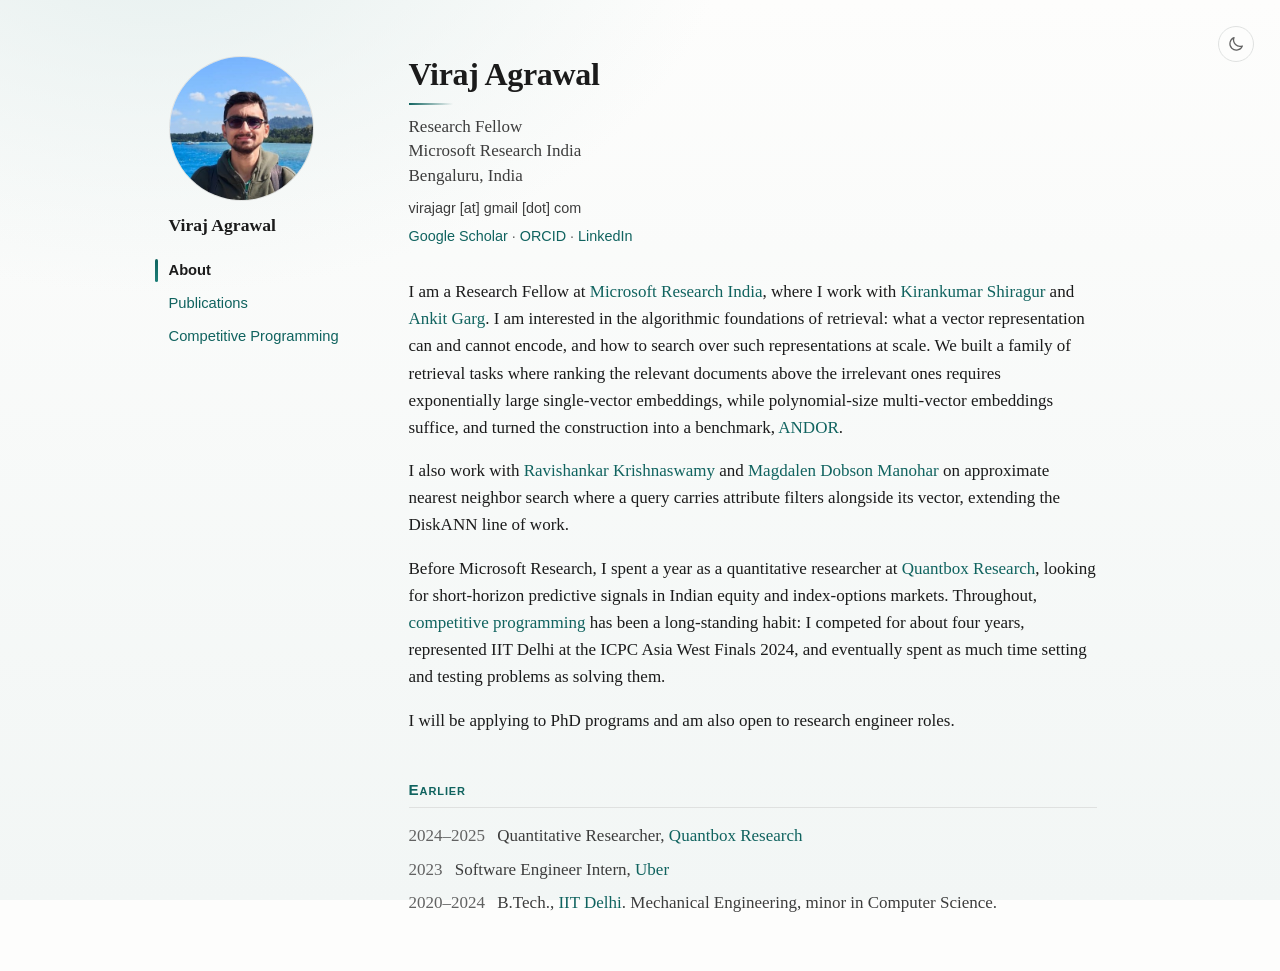
==== index.html @ 2183fb63 "Add files via upload" ====
<!DOCTYPE html>
<html lang="en" data-theme="light">
<head>
<meta charset="utf-8">
<meta name="viewport" content="width=device-width, initial-scale=1">
<title>Viraj Agrawal — Research Fellow, Microsoft Research India</title>
<meta name="description" content="Viraj Agrawal is a Research Fellow at Microsoft Research India working on the theory and algorithms of retrieval and approximate nearest neighbor search.">
<meta name="author" content="Viraj Agrawal">
<link rel="canonical" href="https://virajagr.github.io/">

<meta property="og:type" content="profile">
<meta property="og:url" content="https://virajagr.github.io/">
<meta property="og:title" content="Viraj Agrawal — Research Fellow, Microsoft Research India">
<meta property="og:description" content="Viraj Agrawal is a Research Fellow at Microsoft Research India working on the theory and algorithms of retrieval and approximate nearest neighbor search.">
<meta property="og:image" content="https://virajagr.github.io/assets/portrait-square.jpg">
<meta property="og:image:alt" content="Viraj Agrawal">
<meta name="twitter:card" content="summary">
<meta name="theme-color" content="#fdfdfc" media="(prefers-color-scheme: light)">
<meta name="theme-color" content="#14161a" media="(prefers-color-scheme: dark)">

<link rel="stylesheet" href="assets/styles.css">
<script>
  // Applied before first paint: saved theme, else the OS preference. Entrance
  // animations run only on the first page of a browsing session.
  try {
    document.documentElement.dataset.theme = localStorage.getItem('theme') ||
      (matchMedia('(prefers-color-scheme: dark)').matches ? 'dark' : 'light');
    if (!sessionStorage.getItem('entered')) {
      sessionStorage.setItem('entered', '1');
      document.documentElement.dataset.entrance = '';
    }
  } catch (e) {}
</script>
</head>

<body>
<a class="skip-link" href="#main">Skip to content</a>

<div class="layout">

<aside class="sidebar">
  <a class="sidebar__home" href="index.html">
    <img class="portrait" src="assets/portrait-square.jpg" alt="" width="360" height="360">
    <span class="sitename">Viraj Agrawal</span>
  </a>
  <nav class="sidenav" aria-label="Sections">
    <a href="index.html" aria-current="page">About</a>
    <a href="publications.html">Publications</a>
    <a href="competitive-programming.html">Competitive Programming</a>
  </nav>
</aside>
<script src="assets/main.js"></script>

<div class="content">
<main id="main">

  <h1>Viraj Agrawal</h1>
  <p class="affil">
    Research Fellow<br>
    Microsoft Research India<br>
    Bengaluru, India
  </p>
  <p class="contact">virajagr [at] gmail [dot] com</p>
  <p class="profiles">
    <a href="https://scholar.google.com/citations?user=x7lm-7UAAAAJ&amp;hl=en" target="_blank" rel="noopener noreferrer">Google Scholar</a> &middot;
    <a href="https://orcid.org/0009-0002-1437-0427" target="_blank" rel="noopener noreferrer">ORCID</a> &middot;
    <a href="https://www.linkedin.com/in/viraj-agrawal-84a990229/" target="_blank" rel="noopener noreferrer">LinkedIn</a>
  </p>

  <p>
    I am a Research Fellow at
    <a href="https://www.microsoft.com/en-us/research/lab/microsoft-research-india/" target="_blank" rel="noopener noreferrer">Microsoft Research India</a>,
    where I work with
    <a href="https://sites.google.com/view/kiran-shiragur" target="_blank" rel="noopener noreferrer">Kirankumar Shiragur</a>
    and <a href="https://ankit-garg-6.github.io/" target="_blank" rel="noopener noreferrer">Ankit Garg</a>.
    I am interested in the algorithmic foundations of retrieval: what a vector representation can
    and cannot encode, and how to search over such representations at scale. We built a family of
    retrieval tasks where ranking the relevant documents above the irrelevant ones requires
    exponentially large single-vector embeddings, while polynomial-size multi-vector embeddings
    suffice, and turned the construction into a benchmark,
    <a href="https://arxiv.org/abs/2608.21494" target="_blank" rel="noopener noreferrer">ANDOR</a>.
  </p>

  <p>
    I also work with
    <a href="https://rakri.github.io/" target="_blank" rel="noopener noreferrer">Ravishankar Krishnaswamy</a>
    and <a href="https://magdalendobson.github.io/" target="_blank" rel="noopener noreferrer">Magdalen Dobson Manohar</a>
    on approximate nearest neighbor search where a query carries attribute filters alongside its
    vector, extending the DiskANN line of work.
  </p>

  <p>
    Before Microsoft Research, I spent a year as a quantitative researcher at
    <a href="https://www.quantboxresearch.com/" target="_blank" rel="noopener noreferrer">Quantbox Research</a>,
    looking for short-horizon predictive signals in Indian equity and index-options markets.
    Throughout, <a href="competitive-programming.html">competitive programming</a>
    has been a long-standing habit: I competed for about four years, represented IIT Delhi at
    the ICPC Asia West Finals 2024, and eventually spent as much time setting and testing
    problems as solving them.
  </p>

  <p>
    I will be applying to PhD programs and am also open to research engineer roles.
  </p>

  <h2>Earlier</h2>
  <ul class="earlier">
    <li><span class="yr">2024&ndash;2025</span> Quantitative Researcher,
      <a href="https://www.quantboxresearch.com/" target="_blank" rel="noopener noreferrer">Quantbox Research</a>
    </li>
    <li><span class="yr">2023</span> Software Engineer Intern,
      <a href="https://www.uber.com/" target="_blank" rel="noopener noreferrer">Uber</a>
    </li>
    <li><span class="yr">2020&ndash;2024</span> B.Tech.,
      <a href="https://home.iitd.ac.in/" target="_blank" rel="noopener noreferrer">IIT Delhi</a>.
      Mechanical Engineering, minor in Computer Science.
    </li>
  </ul>

</main>

</div>

</div>

<script type="application/ld+json">
{
  "@context": "https://schema.org",
  "@type": "Person",
  "name": "Viraj Agrawal",
  "url": "https://virajagr.github.io/",
  "image": "https://virajagr.github.io/assets/portrait-square.jpg",
  "jobTitle": "Research Fellow",
  "worksFor": { "@type": "Organization", "name": "Microsoft Research India" },
  "alumniOf": { "@type": "CollegeOrUniversity", "name": "Indian Institute of Technology Delhi" },
  "knowsAbout": ["Information Retrieval", "Approximate Nearest Neighbor Search", "Algorithms"],
  "sameAs": [
    "https://scholar.google.com/citations?user=x7lm-7UAAAAJ&hl=en",
    "https://orcid.org/0009-0002-1437-0427",
    "https://www.linkedin.com/in/viraj-agrawal-84a990229/"
  ]
}
</script>
</body>
</html>
---- assets/styles.css ----
/* ==========================================================================
   Viraj Agrawal — personal site
   ========================================================================== */

/* --- Tokens --------------------------------------------------------------- */
:root {
  color-scheme: light;

  --serif: Charter, "Bitstream Charter", "Sitka Text", Cambria, Georgia, "Times New Roman", serif;
  --sans: -apple-system, BlinkMacSystemFont, "Segoe UI", Roboto, "Helvetica Neue", Arial, sans-serif;

  --measure: 43rem;

  --bg: #fdfdfc;
  --bg-2: #f2f6f5;
  --surface: #ffffff;
  --ink: #1b1b1b;
  --ink-soft: #3d3d3d;
  --ink-faint: #626262;
  --rule: #dfe1e0;
  --accent: #10635f;
  --accent-2: #1d7f78;
  --accent-soft: #e5efee;
  --shadow: 0 6px 20px rgba(16, 99, 95, .10);

  --ease: cubic-bezier(.22, .61, .36, 1);
}

/* The OS color-scheme preference is applied as the default (with the toggle as
   the override) by the inline script in each page's head, before first paint. */
html[data-theme="dark"] {
  color-scheme: dark;

  --bg: #14161a;
  --bg-2: #171d1e;
  --surface: #1a1d21;
  --ink: #e7e6e3;
  --ink-soft: #c3c2bf;
  --ink-faint: #9a9a99;
  --rule: #32363b;
  --accent: #62c4bb;
  --accent-2: #8ad8d0;
  --accent-soft: #17302e;
  --shadow: 0 6px 22px rgba(0, 0, 0, .45);
}

/* --- Base ----------------------------------------------------------------- */
*, *::before, *::after { box-sizing: border-box; }

/* Reserve the scrollbar gutter always, so short pages and long pages lay out
   at the same width instead of shifting by the scrollbar's width. */
html { scroll-behavior: smooth; scrollbar-gutter: stable; }

/* Transitions are suspended while the theme swaps, otherwise properties that read
   a custom property keep their old value instead of picking up the new token. */
html.theme-switching, html.theme-switching *, html.theme-switching *::before, html.theme-switching *::after {
  transition: none !important;
}

body {
  margin: 0;
  min-height: 100vh;
  background: var(--bg);
  color: var(--ink);
  font-family: var(--serif);
  font-size: 1.0625rem;
  line-height: 1.6;
  /* Charter has lining figures, but the Windows fallbacks (Sitka, Georgia) default to
     old-style ones, which makes years like 2024 ride up and down the baseline. */
  font-variant-numeric: lining-nums;
  -webkit-text-size-adjust: 100%;
}

/* The page wash lives on a fixed pseudo-element rather than a fixed background
   attachment: iOS Safari ignores background-attachment: fixed, and a fixed layer
   scrolls without repainting the gradients. */
body::before {
  content: "";
  position: fixed;
  inset: 0;
  z-index: -1;
  background:
    radial-gradient(60rem 40rem at 12% -10%, var(--accent-soft), transparent 60%),
    linear-gradient(180deg, var(--bg) 0%, var(--bg-2) 100%);
}

::selection { background: var(--accent-soft); color: var(--ink); }

p { margin: 0 0 1rem; }

/* Underline grows out from the left instead of snapping on. */
a {
  color: var(--accent);
  text-decoration: none;
  background-image: linear-gradient(currentColor, currentColor);
  background-size: 0% 1px;
  background-repeat: no-repeat;
  background-position: 0 calc(100% - 1px);
  transition: background-size .28s var(--ease), color .2s var(--ease);
}
a:hover { background-size: 100% 1px; color: var(--accent-2); }

h1 {
  font-size: 2rem; font-weight: 600; line-height: 1.15;
  letter-spacing: -0.01em; margin: 0 0 .6rem;
}
h1::after {
  content: ""; display: block;
  width: 2.75rem; height: 2px; margin-top: .65rem;
  background: linear-gradient(90deg, var(--accent), transparent);
}

h2 {
  font-family: var(--sans);
  font-size: .95rem; font-weight: 600;
  font-variant: small-caps; letter-spacing: .06em;
  color: var(--accent);
  margin: 2.75rem 0 .9rem;
  padding-bottom: .3rem;
  border-bottom: 1px solid var(--rule);
}

h3 {
  font-family: var(--sans); font-size: .9rem; font-weight: 650;
  color: var(--ink); margin: 1.6rem 0 .5rem;
}

ul { padding-left: 1.15rem; margin: 0 0 1rem; }
li { margin-bottom: .3rem; }

.muted { color: var(--ink-faint); }

.skip-link { position: absolute; left: -999px; top: 0; background: var(--bg); padding: .5rem 1rem; }
.skip-link:focus { left: 0; }

:focus-visible { outline: 2px solid var(--accent); outline-offset: 2px; }

/* --- Layout --------------------------------------------------------------- */
/* Sidebar track is sized to its widest item, "Competitive Programming", measured at the
   bolder weight the current-page link uses — at 11.5rem it overflowed by 0.35px and wrapped. */
.layout {
  --side: 12.5rem;
  display: grid;
  grid-template-columns: var(--side) minmax(0, 1fr);
  gap: 2.5rem;
  max-width: calc(var(--side) + 2.5rem + var(--measure) + 3rem);
  margin: 0 auto;
  padding: 3.5rem 1.5rem 3rem;
  align-items: start;
}

.content { min-width: 0; }

/* Keep prose at a readable line length even when the layout goes full-bleed. */
main { max-width: var(--measure); }

/* --- Sidebar -------------------------------------------------------------- */
.sidebar { position: sticky; top: 3.5rem; }

/* Portrait and site name share one home link, so keyboard users get a single
   tab stop whose accessible name is the visible name. */
.sidebar__home { display: block; margin-bottom: 1.1rem; background-image: none; color: var(--ink); }
.sidebar__home:hover { color: var(--accent); }
.portrait {
  width: 100%; max-width: 145px; height: auto;
  border: 1px solid var(--rule); border-radius: 50%; display: block;
  transition: transform .3s var(--ease), box-shadow .3s var(--ease);
}
.sidebar__home:hover .portrait { transform: translateY(-3px); box-shadow: var(--shadow); }

.sitename { display: block; font-size: 1.1rem; font-weight: 600; line-height: 1.25; margin-top: .85rem; }

.sidenav { font-family: var(--sans); font-size: .92rem; }
.sidenav a {
  display: block; padding: .3rem 0; position: relative;
  background-image: none;
  transition: color .2s var(--ease), transform .2s var(--ease);
}
.sidenav a:hover { transform: translateX(3px); }
.sidenav a[aria-current="page"] { color: var(--ink); font-weight: 650; }
.sidenav a[aria-current="page"]::before {
  content: ""; position: absolute; left: -.85rem;
  top: .32rem; bottom: .32rem;
  width: 3px; border-radius: 2px;
  background: linear-gradient(var(--accent), var(--accent-2));
}

/* --- Identity block, About page ------------------------------------------- */
.affil { color: var(--ink-soft); line-height: 1.45; margin-bottom: .5rem; }
.contact, .profiles { font-family: var(--sans); font-size: .9rem; margin-bottom: .3rem; }
.contact { color: var(--ink-soft); }
.profiles { color: var(--ink-faint); margin-bottom: 1.9rem; }

/* --- Publications --------------------------------------------------------- */
.pubs { list-style: none; padding: 0; margin: 0; }
.pubs > li {
  margin: 0 0 1.6rem;
  padding-left: 1rem;
  border-left: 2px solid var(--rule);
  transition: border-color .25s var(--ease);
}
.pubs > li:hover { border-left-color: var(--accent); }
.pubs > li:last-child { margin-bottom: 0; }

.pub-title { font-weight: 600; }
.authors { color: var(--ink-soft); }
.venue { color: var(--ink-faint); }
.pub-links { font-family: var(--sans); font-size: .85rem; color: var(--ink-faint); }
.summary { color: var(--ink-soft); font-size: .96rem; margin: .7rem 0 0; }

/* --- Role entries (experience) -------------------------------------------- */
.role {
  margin-bottom: 2.25rem;
  padding-left: 1rem;
  border-left: 2px solid var(--rule);
  transition: border-color .25s var(--ease);
}
.role:hover { border-left-color: var(--accent); }
.role:last-child { margin-bottom: 0; }
.role h2 { margin-top: 0; }
.role + .role h2 { margin-top: 2.5rem; }
.when {
  font-family: var(--sans); font-size: .85rem; color: var(--ink-faint);
  margin-bottom: .7rem;
}

/* --- Earlier (dated affiliations) ----------------------------------------- */
.earlier { list-style: none; padding: 0; margin: 0; }
.earlier li { margin-bottom: .4rem; color: var(--ink-soft); }
.earlier .yr {
  color: var(--ink-faint);
  font-variant-numeric: lining-nums tabular-nums;
  margin-right: .5rem;
}

/* --- Theme toggle --------------------------------------------------------- */
.theme-toggle {
  position: fixed;
  top: clamp(1rem, 2.4vw, 1.6rem);
  right: clamp(1rem, 2.4vw, 1.6rem);
  z-index: 20;
  display: grid; place-items: center;
  width: 2.3rem; height: 2.3rem;
  padding: 0;
  color: var(--ink-faint);
  background: var(--bg);
  border: 1px solid var(--rule);
  border-radius: 50%;
  cursor: pointer;
  transition: color .2s var(--ease), border-color .2s var(--ease),
              transform .2s var(--ease), box-shadow .2s var(--ease);
}
.theme-toggle:hover {
  color: var(--accent); border-color: var(--accent);
  transform: rotate(-12deg); box-shadow: var(--shadow);
}
.theme-toggle .icon { display: block; }
.theme-toggle .icon-sun { display: none; }
html[data-theme="dark"] .theme-toggle .icon-moon { display: none; }
html[data-theme="dark"] .theme-toggle .icon-sun { display: block; }

/* --- Publication summary disclosure ---------------------------------------- */
/* Inline variant for a single publication entry: no rules, no full-width hit area.
   Animation is scoped to [open] and has no fill mode on purpose: inside a closed
   <details> the content is content-visibility:hidden, where animations never advance,
   and a `both` fill would pin the body at the opening keyframe (opacity 0). */
.pub-abstract { margin-top: .45rem; }
.pub-abstract > summary {
  cursor: pointer; list-style: none; user-select: none;
  display: inline-flex; align-items: center; gap: .4rem;
  font-family: var(--sans); font-size: .8rem; letter-spacing: .02em;
  color: var(--ink-faint);
  background-image: none;
  transition: color .2s var(--ease);
}
.pub-abstract > summary::-webkit-details-marker { display: none; }
.pub-abstract > summary:hover { color: var(--accent); }
.pub-abstract > summary::after {
  content: ""; flex: 0 0 auto;
  width: 5px; height: 5px;
  border-right: 1.5px solid currentColor;
  border-bottom: 1.5px solid currentColor;
  transform: translateY(-1px) rotate(-45deg);
  transition: transform .22s var(--ease);
  opacity: .75;
}
.pub-abstract[open] > summary::after { transform: translateY(-2px) rotate(45deg); }
.pub-abstract[open] .summary { animation: disclosure-in .24s ease; }
/* When the print handler opens the details, the open-animation must not start:
   the print snapshot would freeze its first keyframe (opacity 0). This has to be
   a screen-media rule — print media sees the beforeprint-time animation state. */
html.printing .pub-abstract[open] .summary { animation: none; }

/* Numbered markers: the link is the evidence, the label carries no claim. */
.marks { font-family: var(--sans); font-size: .88rem; color: var(--ink-soft); margin-bottom: .5rem; }
.marks__role { display: inline-block; min-width: 6.2rem; color: var(--ink-faint); }
.marks a {
  display: inline-block;
  min-width: 1.35rem;
  margin: 0 .1rem;
  padding: .05rem .3rem;
  text-align: center;
  font-size: .8rem;
  color: var(--ink-faint);
  border: 1px solid var(--rule);
  border-radius: 4px;
  background-image: none;
  transition: color .18s var(--ease), border-color .18s var(--ease);
}
.marks a:hover { color: var(--accent); border-color: var(--accent); }
.marks__sep { margin: 0 .45rem; color: var(--ink-faint); }

@keyframes disclosure-in {
  from { opacity: 0; transform: translateY(-4px); }
  to { opacity: 1; transform: none; }
}

/* --- Entrance ------------------------------------------------------------- */
@keyframes fade-in {
  from { opacity: 0; }
  to { opacity: 1; }
}

@keyframes rise {
  from { opacity: 0; transform: translateY(10px); }
  to { opacity: 1; transform: none; }
}

/* Entrances run only on the first page of a session (html[data-entrance] is set
   by the inline head script), so internal navigation doesn't replay them. */
html[data-entrance] .sidebar { animation: fade-in .5s var(--ease) both; }
html[data-entrance] main { animation: rise .55s var(--ease) .06s both; }

/* --- Responsive ----------------------------------------------------------- */
/* Narrow the side panel before giving up on it. */
@media (max-width: 900px) {
  .layout { --side: 11.5rem; gap: 2rem; padding-top: 3rem; }
  .sidebar { top: 3rem; } /* match the reduced layout padding, or it sits 8px low */
  .portrait { max-width: 118px; }
  .sidenav { font-size: .88rem; }
}

@media (max-width: 660px) {
  .layout {
    grid-template-columns: 1fr;
    gap: 1.6rem;
    padding-top: 4rem;
  }
  /* Anchored to the page, not the viewport: a fixed button would sweep the full-width
     text column, and reserving space for it costs too much on a narrow screen. */
  .theme-toggle { position: absolute; width: 2rem; height: 2rem; top: 1rem; right: 1.1rem; }
  .sidebar {
    position: static;
    display: flex; align-items: center; flex-wrap: wrap;
    gap: 1.25rem;
  }
  .sidebar__home { margin-bottom: 0; display: flex; align-items: center; gap: 1.25rem; }
  .sitename { margin-top: 0; }
  .portrait { max-width: 88px; }
  .sidenav a { display: inline-block; margin-right: 1.1rem; padding: .2rem 0; }
  /* The vertical marker would hang into the page padding once links flow inline. */
  .sidenav a[aria-current="page"] { border-bottom: 2px solid var(--accent); }
  .sidenav a[aria-current="page"]::before { display: none; }
}

@media (prefers-reduced-motion: reduce) {
  html { scroll-behavior: auto; }
  html[data-entrance] main, html[data-entrance] .sidebar { animation: none; }
  .pub-abstract[open] .summary { animation: none; }
  .theme-toggle:hover { transform: none; }
  .sidenav a:hover { transform: none; }
  .sidebar__home:hover .portrait { transform: none; }
  *, *::before, *::after { transition-duration: .01ms !important; }
}

@media print {
  .skip-link, .sidenav, .theme-toggle { display: none; }
  .layout { display: block; max-width: none; }
  body { color: #000; background: #fff; }
  body::before { display: none; }
  a { color: #000; }

  /* Printing while the dark theme is active would otherwise put pale dark-theme
     grays on white paper; force the light ink tokens back. */
  html[data-theme="dark"] {
    --ink: #000;
    --ink-soft: #3d3d3d;
    --ink-faint: #626262;
    --rule: #dfe1e0;
    --accent: #10635f;
  }

  /* On paper the links are the evidence, so print their destinations. */
  .marks a[href]::after,
  .pub-links a[href]::after { content: " (" attr(href) ")"; font-size: .7em; }

  /* Print snapshots freeze running animations at their current keyframe; the
     entrance animations start at opacity 0 and would print the page blank. */
  html[data-entrance] main,
  html[data-entrance] .sidebar,
  .pub-abstract[open] .summary { animation: none; }
}
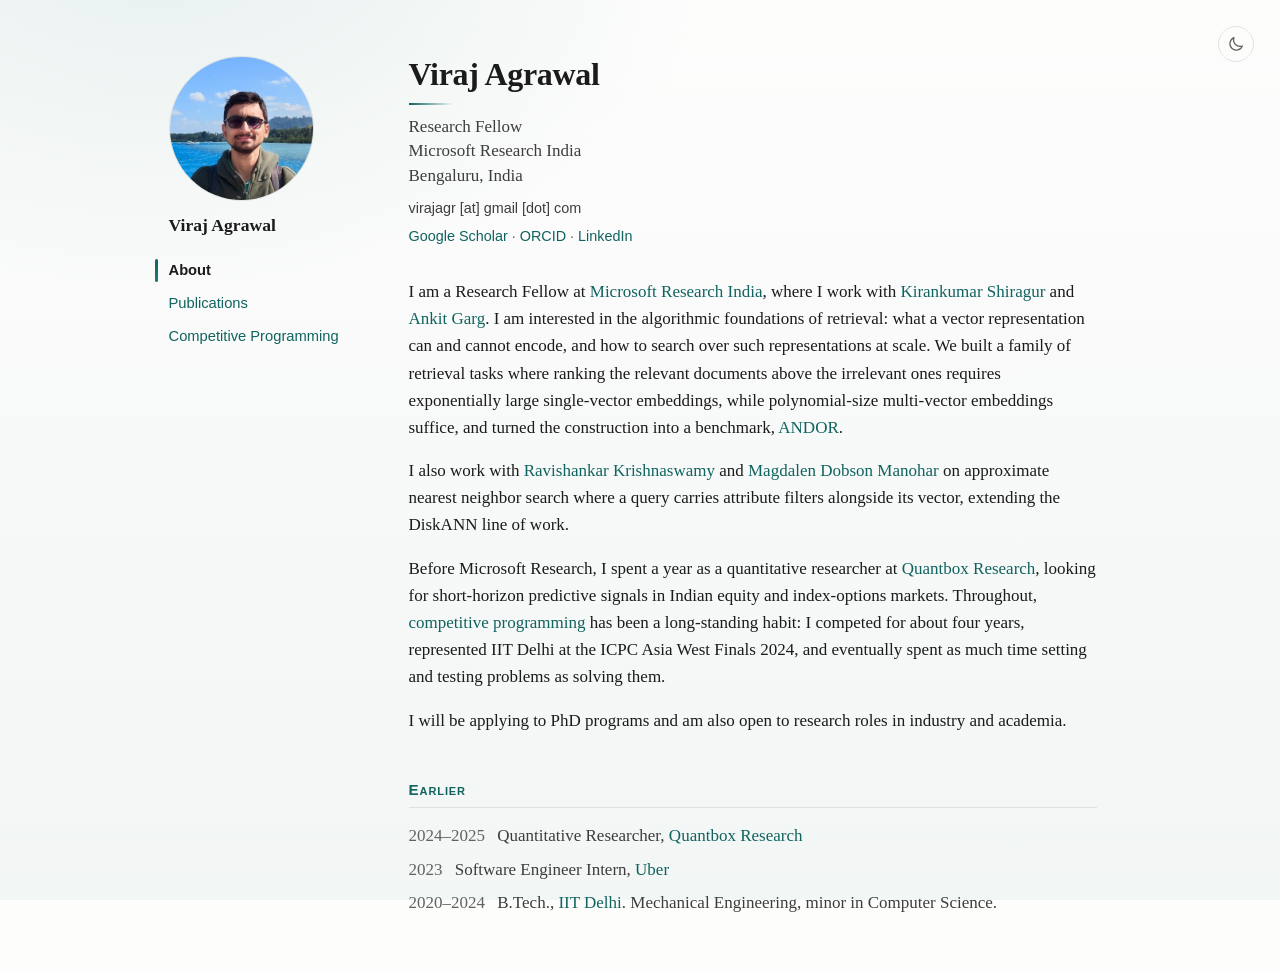
==== commit 042d1fe9: "Add files via upload" ====
--- a/index.html
+++ b/index.html
@@ -3,14 +3,14 @@
 <head>
 <meta charset="utf-8">
 <meta name="viewport" content="width=device-width, initial-scale=1">
-<title>Viraj Agrawal — Research Fellow, Microsoft Research India</title>
+<title>Viraj Agrawal</title>
 <meta name="description" content="Viraj Agrawal is a Research Fellow at Microsoft Research India working on the theory and algorithms of retrieval and approximate nearest neighbor search.">
 <meta name="author" content="Viraj Agrawal">
 <link rel="canonical" href="https://virajagr.github.io/">
 
 <meta property="og:type" content="profile">
 <meta property="og:url" content="https://virajagr.github.io/">
-<meta property="og:title" content="Viraj Agrawal — Research Fellow, Microsoft Research India">
+<meta property="og:title" content="Viraj Agrawal">
 <meta property="og:description" content="Viraj Agrawal is a Research Fellow at Microsoft Research India working on the theory and algorithms of retrieval and approximate nearest neighbor search.">
 <meta property="og:image" content="https://virajagr.github.io/assets/portrait-square.jpg">
 <meta property="og:image:alt" content="Viraj Agrawal">
@@ -100,7 +100,7 @@
   </p>
 
   <p>
-    I will be applying to PhD programs and am also open to research engineer roles.
+    I will be applying to PhD programs and am also open to research roles in industry and academia.
   </p>
 
   <h2>Earlier</h2>
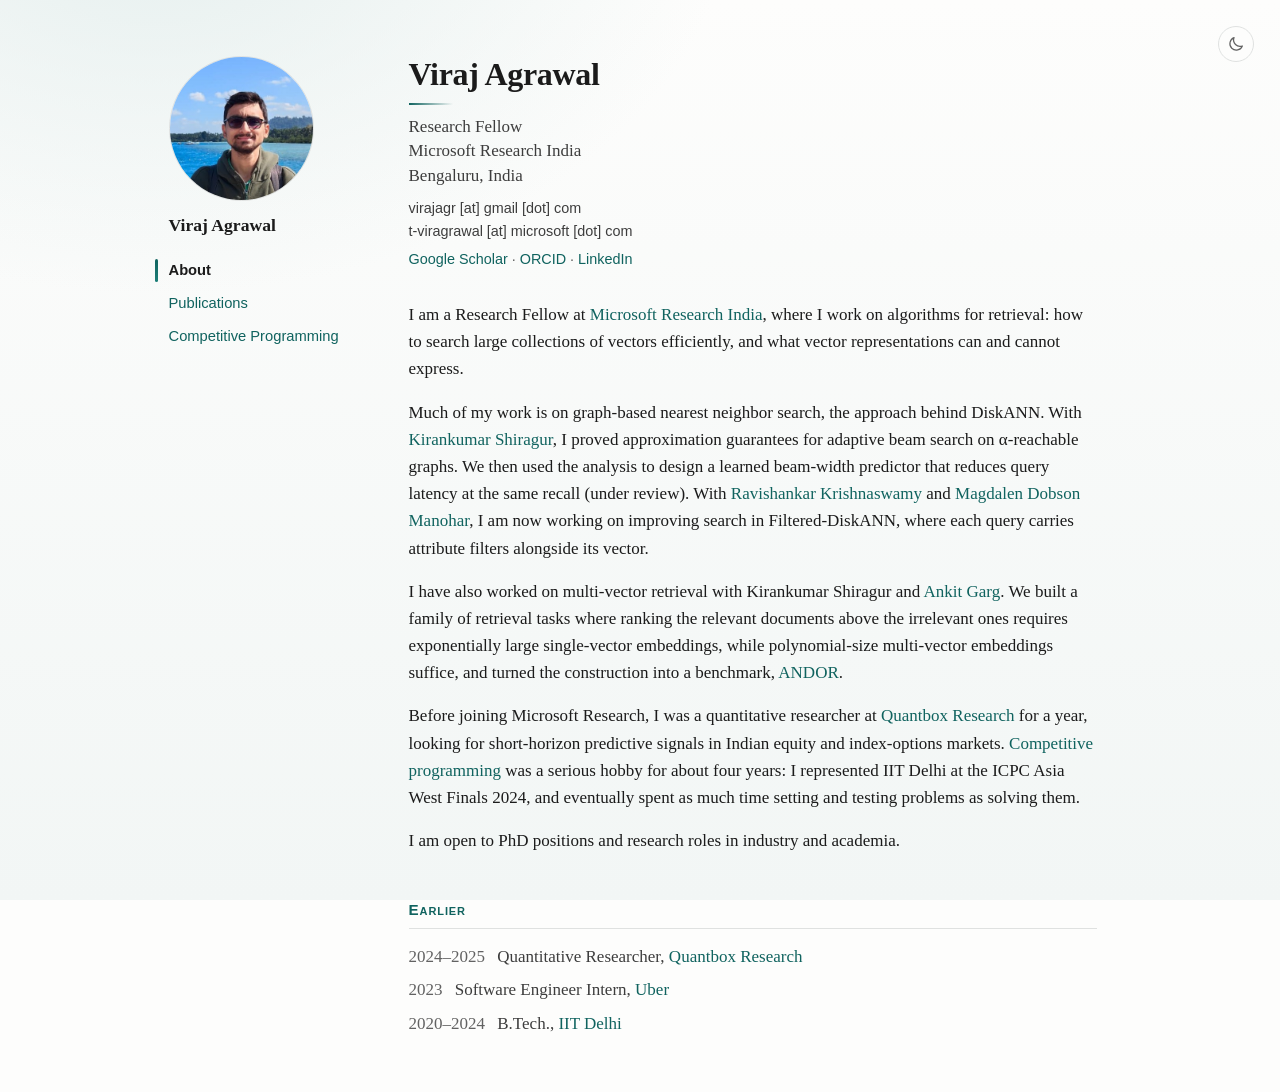
==== commit 2cc9e6b0: "Add files via upload" ====
--- a/index.html
+++ b/index.html
@@ -39,10 +39,12 @@
 <div class="layout">
 
 <aside class="sidebar">
-  <a class="sidebar__home" href="index.html">
-    <img class="portrait" src="assets/portrait-square.jpg" alt="" width="360" height="360">
-    <span class="sitename">Viraj Agrawal</span>
-  </a>
+  <div class="sidebar__head">
+    <a class="portrait-link" href="assets/portrait-square.jpg" aria-label="View a larger photo">
+      <img class="portrait" src="assets/portrait-square.jpg" alt="" width="360" height="360">
+    </a>
+    <a class="sitename" href="index.html">Viraj Agrawal</a>
+  </div>
   <nav class="sidenav" aria-label="Sections">
     <a href="index.html" aria-current="page">About</a>
     <a href="publications.html">Publications</a>
@@ -60,47 +62,55 @@
     Microsoft Research India<br>
     Bengaluru, India
   </p>
-  <p class="contact">virajagr [at] gmail [dot] com</p>
+  <p class="contact">
+    virajagr [at] gmail [dot] com<br>
+    t-viragrawal [at] microsoft [dot] com
+  </p>
   <p class="profiles">
     <a href="https://scholar.google.com/citations?user=x7lm-7UAAAAJ&amp;hl=en" target="_blank" rel="noopener noreferrer">Google Scholar</a> &middot;
     <a href="https://orcid.org/0009-0002-1437-0427" target="_blank" rel="noopener noreferrer">ORCID</a> &middot;
-    <a href="https://www.linkedin.com/in/viraj-agrawal-84a990229/" target="_blank" rel="noopener noreferrer">LinkedIn</a>
+    <a href="https://www.linkedin.com/in/virajagr/" target="_blank" rel="noopener noreferrer">LinkedIn</a>
   </p>
 
   <p>
     I am a Research Fellow at
     <a href="https://www.microsoft.com/en-us/research/lab/microsoft-research-india/" target="_blank" rel="noopener noreferrer">Microsoft Research India</a>,
-    where I work with
-    <a href="https://sites.google.com/view/kiran-shiragur" target="_blank" rel="noopener noreferrer">Kirankumar Shiragur</a>
-    and <a href="https://ankit-garg-6.github.io/" target="_blank" rel="noopener noreferrer">Ankit Garg</a>.
-    I am interested in the algorithmic foundations of retrieval: what a vector representation can
-    and cannot encode, and how to search over such representations at scale. We built a family of
-    retrieval tasks where ranking the relevant documents above the irrelevant ones requires
-    exponentially large single-vector embeddings, while polynomial-size multi-vector embeddings
-    suffice, and turned the construction into a benchmark,
+    where I work on algorithms for retrieval: how to search large collections of vectors
+    efficiently, and what vector representations can and cannot express.
+  </p>
+
+  <p>
+    Much of my work is on graph-based nearest neighbor search, the approach behind DiskANN. With
+    <a href="https://sites.google.com/view/kiran-shiragur" target="_blank" rel="noopener noreferrer">Kirankumar Shiragur</a>,
+    I proved approximation guarantees for adaptive beam search on &alpha;-reachable graphs. We then
+    used the analysis to design a learned beam-width predictor that reduces query latency at the
+    same recall (under review). With
+    <a href="https://rakri.github.io/" target="_blank" rel="noopener noreferrer">Ravishankar Krishnaswamy</a>
+    and <a href="https://magdalendobson.github.io/" target="_blank" rel="noopener noreferrer">Magdalen Dobson Manohar</a>,
+    I am now working on improving search in Filtered-DiskANN, where each query carries attribute
+    filters alongside its vector.
+  </p>
+
+  <p>
+    I have also worked on multi-vector retrieval with Kirankumar Shiragur and
+    <a href="https://ankit-garg-6.github.io/" target="_blank" rel="noopener noreferrer">Ankit Garg</a>.
+    We built a family of retrieval tasks where ranking the relevant documents above the irrelevant
+    ones requires exponentially large single-vector embeddings, while polynomial-size multi-vector
+    embeddings suffice, and turned the construction into a benchmark,
     <a href="https://arxiv.org/abs/2608.21494" target="_blank" rel="noopener noreferrer">ANDOR</a>.
   </p>
 
   <p>
-    I also work with
-    <a href="https://rakri.github.io/" target="_blank" rel="noopener noreferrer">Ravishankar Krishnaswamy</a>
-    and <a href="https://magdalendobson.github.io/" target="_blank" rel="noopener noreferrer">Magdalen Dobson Manohar</a>
-    on approximate nearest neighbor search where a query carries attribute filters alongside its
-    vector, extending the DiskANN line of work.
+    Before joining Microsoft Research, I was a quantitative researcher at
+    <a href="https://www.quantboxresearch.com/" target="_blank" rel="noopener noreferrer">Quantbox Research</a>
+    for a year, looking for short-horizon predictive signals in Indian equity and index-options
+    markets. <a href="competitive-programming.html">Competitive programming</a> was a serious hobby
+    for about four years: I represented IIT Delhi at the ICPC Asia West Finals 2024, and eventually
+    spent as much time setting and testing problems as solving them.
   </p>
 
   <p>
-    Before Microsoft Research, I spent a year as a quantitative researcher at
-    <a href="https://www.quantboxresearch.com/" target="_blank" rel="noopener noreferrer">Quantbox Research</a>,
-    looking for short-horizon predictive signals in Indian equity and index-options markets.
-    Throughout, <a href="competitive-programming.html">competitive programming</a>
-    has been a long-standing habit: I competed for about four years, represented IIT Delhi at
-    the ICPC Asia West Finals 2024, and eventually spent as much time setting and testing
-    problems as solving them.
-  </p>
-
-  <p>
-    I will be applying to PhD programs and am also open to research roles in industry and academia.
+    I am open to PhD positions and research roles in industry and academia.
   </p>
 
   <h2>Earlier</h2>
@@ -112,8 +122,7 @@
       <a href="https://www.uber.com/" target="_blank" rel="noopener noreferrer">Uber</a>
     </li>
     <li><span class="yr">2020&ndash;2024</span> B.Tech.,
-      <a href="https://home.iitd.ac.in/" target="_blank" rel="noopener noreferrer">IIT Delhi</a>.
-      Mechanical Engineering, minor in Computer Science.
+      <a href="https://home.iitd.ac.in/" target="_blank" rel="noopener noreferrer">IIT Delhi</a>
     </li>
   </ul>
 
@@ -137,7 +146,7 @@
   "sameAs": [
     "https://scholar.google.com/citations?user=x7lm-7UAAAAJ&hl=en",
     "https://orcid.org/0009-0002-1437-0427",
-    "https://www.linkedin.com/in/viraj-agrawal-84a990229/"
+    "https://www.linkedin.com/in/virajagr/"
   ]
 }
 </script>
--- a/assets/styles.css
+++ b/assets/styles.css
@@ -88,6 +88,10 @@
 
 p { margin: 0 0 1rem; }
 
+/* Android draws a filled rectangle over the tapped element, which looks wrong on
+   a circular button and on the bordered markers. */
+a, button, summary { -webkit-tap-highlight-color: transparent; }
+
 /* Underline grows out from the left instead of snapping on. */
 a {
   color: var(--accent);
@@ -159,16 +163,54 @@
 
 /* Portrait and site name share one home link, so keyboard users get a single
    tab stop whose accessible name is the visible name. */
-.sidebar__home { display: block; margin-bottom: 1.1rem; background-image: none; color: var(--ink); }
-.sidebar__home:hover { color: var(--accent); }
+/* Portrait and name are separate links: the portrait opens a larger view, the name goes home. */
+.sidebar__head { margin-bottom: 1.1rem; }
+/* fit-content, or the block link stretches across the column and leaves a clickable
+   strip of empty space beside the photo. */
+.portrait-link { display: block; width: fit-content; background-image: none; }
 .portrait {
   width: 100%; max-width: 145px; height: auto;
   border: 1px solid var(--rule); border-radius: 50%; display: block;
+  cursor: zoom-in;
   transition: transform .3s var(--ease), box-shadow .3s var(--ease);
 }
-.sidebar__home:hover .portrait { transform: translateY(-3px); box-shadow: var(--shadow); }
-
-.sitename { display: block; font-size: 1.1rem; font-weight: 600; line-height: 1.25; margin-top: .85rem; }
+.portrait-link:hover .portrait { transform: translateY(-3px); box-shadow: var(--shadow); }
+.sitename {
+  display: block; margin-top: .85rem;
+  font-size: 1.1rem; font-weight: 600; line-height: 1.25;
+  color: var(--ink); background-image: none;
+}
+.sitename:hover { color: var(--accent); }
+
+/* Native <dialog> gives focus trapping, inert background and Esc-to-close for free.
+   It spans the viewport so clicks beside the photo land on the dialog and dismiss it. */
+.lightbox {
+  width: 100%; max-width: 100%;
+  height: 100%; max-height: 100%;
+  margin: 0; border: 0; padding: 0;
+  background: transparent;
+  overflow: hidden;
+  cursor: zoom-out;
+}
+.lightbox[open] { display: grid; place-items: center; }
+.lightbox::backdrop {
+  background: rgba(10, 12, 14, .55);
+  backdrop-filter: blur(3px);
+}
+.lightbox img {
+  display: block;
+  /* Never exceed the file's intrinsic 360px, or the upscale goes soft. */
+  width: min(86vw, 360px); height: auto;
+  border-radius: 8px;
+  box-shadow: 0 18px 50px rgba(0, 0, 0, .45);
+  cursor: default;
+  animation: lightbox-in .2s var(--ease);
+}
+
+@keyframes lightbox-in {
+  from { opacity: 0; transform: scale(.96); }
+  to { opacity: 1; transform: none; }
+}
 
 .sidenav { font-family: var(--sans); font-size: .92rem; }
 .sidenav a {
@@ -250,9 +292,13 @@
   transition: color .2s var(--ease), border-color .2s var(--ease),
               transform .2s var(--ease), box-shadow .2s var(--ease);
 }
-.theme-toggle:hover {
-  color: var(--accent); border-color: var(--accent);
-  transform: rotate(-12deg); box-shadow: var(--shadow);
+/* Transform-based hovers are gated to real pointers: on a touchscreen they latch
+   after a tap and leave the control sitting there rotated or lifted. */
+@media (hover: hover) and (pointer: fine) {
+  .theme-toggle:hover {
+    color: var(--accent); border-color: var(--accent);
+    transform: rotate(-12deg); box-shadow: var(--shadow);
+  }
 }
 .theme-toggle .icon { display: block; }
 .theme-toggle .icon-sun { display: none; }
@@ -310,6 +356,38 @@
 .marks a:hover { color: var(--accent); border-color: var(--accent); }
 .marks__sep { margin: 0 .45rem; color: var(--ink-faint); }
 
+/* Contest work: role rows that expand into the full list of contests. Same
+   chevron and open animation as the publication summary, scoped to [open]. */
+.contests { font-family: var(--sans); font-size: .88rem; margin-bottom: .35rem; }
+.contests > summary {
+  cursor: pointer; list-style: none; user-select: none;
+  display: inline-flex; align-items: center; gap: .5rem;
+  padding: .2rem 0;
+  color: var(--ink-soft);
+  transition: color .2s var(--ease);
+}
+.contests > summary::-webkit-details-marker { display: none; }
+.contests > summary:hover { color: var(--accent); }
+.contests > summary::after {
+  content: ""; flex: 0 0 auto;
+  width: 5px; height: 5px;
+  border-right: 1.5px solid currentColor;
+  border-bottom: 1.5px solid currentColor;
+  transform: translateY(-1px) rotate(-45deg);
+  transition: transform .22s var(--ease);
+  opacity: .75;
+}
+.contests[open] > summary::after { transform: translateY(-2px) rotate(45deg); }
+.contests__list {
+  list-style: none; margin: .2rem 0 .6rem; padding: 0 0 0 .9rem;
+  border-left: 2px solid var(--rule);
+}
+.contests__list li { margin: 0; }
+.contests__list a { display: inline-block; padding: .15rem 0; color: var(--ink-soft); }
+.contests__list a:hover { color: var(--accent); }
+.contests[open] .contests__list { animation: disclosure-in .24s ease; }
+html.printing .contests[open] .contests__list { animation: none; }
+
 @keyframes disclosure-in {
   from { opacity: 0; transform: translateY(-4px); }
   to { opacity: 1; transform: none; }
@@ -341,25 +419,43 @@
 }
 
 @media (max-width: 660px) {
+  /* Phones use overlay scrollbars, so the reserved gutter is dead space that
+     also pushes the layout visibly off-centre on a narrow screen. */
+  html { scrollbar-gutter: auto; }
+  /* Block rather than grid: a sticky grid item only sticks within its own grid
+     area, so the bar would scroll away as soon as the content row began. */
   .layout {
-    grid-template-columns: 1fr;
-    gap: 1.6rem;
-    padding-top: 4rem;
+    display: block;
+    padding-top: 0;
   }
-  /* Anchored to the page, not the viewport: a fixed button would sweep the full-width
-     text column, and reserving space for it costs too much on a narrow screen. */
-  .theme-toggle { position: absolute; width: 2rem; height: 2rem; top: 1rem; right: 1.1rem; }
+  .content { margin-top: 1.4rem; }
+  /* Compact bar so the photo, name and nav stay reachable while scrolling. */
   .sidebar {
-    position: static;
+    position: sticky; top: 0; z-index: 30;
+    margin: 0 -1.5rem;
+    padding: .45rem 1.5rem .5rem;
+    background: var(--bg);
+    border-bottom: 1px solid var(--rule);
     display: flex; align-items: center; flex-wrap: wrap;
-    gap: 1.25rem;
+    column-gap: 1rem; row-gap: .1rem;
   }
-  .sidebar__home { margin-bottom: 0; display: flex; align-items: center; gap: 1.25rem; }
-  .sitename { margin-top: 0; }
-  .portrait { max-width: 88px; }
-  .sidenav a { display: inline-block; margin-right: 1.1rem; padding: .2rem 0; }
-  /* The vertical marker would hang into the page padding once links flow inline. */
-  .sidenav a[aria-current="page"] { border-bottom: 2px solid var(--accent); }
+  .sidebar__head { margin-bottom: 0; display: flex; align-items: center; gap: .6rem; }
+  .sitename { margin-top: 0; font-size: .98rem; padding: .25rem 0; }
+  .portrait { max-width: 34px; }
+  .theme-toggle { position: fixed; width: 2.75rem; height: 2.75rem; top: .3rem; right: .55rem; z-index: 31; }
+  /* Touch targets: 44px tall nav rows, and markers lifted over the 24x24 minimum.
+     The nav is sized to stay on one line so the sticky bar keeps a low profile. */
+  .sidenav { font-size: .82rem; }
+  .sidenav a { display: inline-block; margin-right: .8rem; padding: .4rem 0; }
+  .marks a { min-width: 1.75rem; padding: .3rem .45rem; }
+  .contests > summary { padding: .4rem 0; }
+  .contests__list a { padding: .3rem 0; }
+  .pub-abstract > summary { padding: .3rem 0; }
+  .pub-links a { display: inline-block; padding: .25rem .15rem; }
+  /* The vertical marker would hang into the page padding once links flow inline.
+     The bolder weight is dropped too: it widens the row enough to wrap the nav
+     onto a second line, which would change the bar's height per page. */
+  .sidenav a[aria-current="page"] { border-bottom: 2px solid var(--accent); font-weight: 400; }
   .sidenav a[aria-current="page"]::before { display: none; }
 }
 
@@ -367,15 +463,16 @@
   html { scroll-behavior: auto; }
   html[data-entrance] main, html[data-entrance] .sidebar { animation: none; }
   .pub-abstract[open] .summary { animation: none; }
+  .contests[open] .contests__list { animation: none; }
   .theme-toggle:hover { transform: none; }
   .sidenav a:hover { transform: none; }
-  .sidebar__home:hover .portrait { transform: none; }
+  .portrait-link:hover .portrait { transform: none; }
+  .lightbox img { animation: none; }
   *, *::before, *::after { transition-duration: .01ms !important; }
 }
 
 @media print {
-  .skip-link, .sidenav, .theme-toggle { display: none; }
-  .layout { display: block; max-width: none; }
+  .skip-link, .sidenav, .theme-toggle { display: none; }  .layout { display: block; max-width: none; }
   body { color: #000; background: #fff; }
   body::before { display: none; }
   a { color: #000; }
@@ -392,11 +489,13 @@
 
   /* On paper the links are the evidence, so print their destinations. */
   .marks a[href]::after,
+  .contests__list a[href]::after,
   .pub-links a[href]::after { content: " (" attr(href) ")"; font-size: .7em; }
 
   /* Print snapshots freeze running animations at their current keyframe; the
      entrance animations start at opacity 0 and would print the page blank. */
   html[data-entrance] main,
   html[data-entrance] .sidebar,
+  .contests[open] .contests__list,
   .pub-abstract[open] .summary { animation: none; }
 }
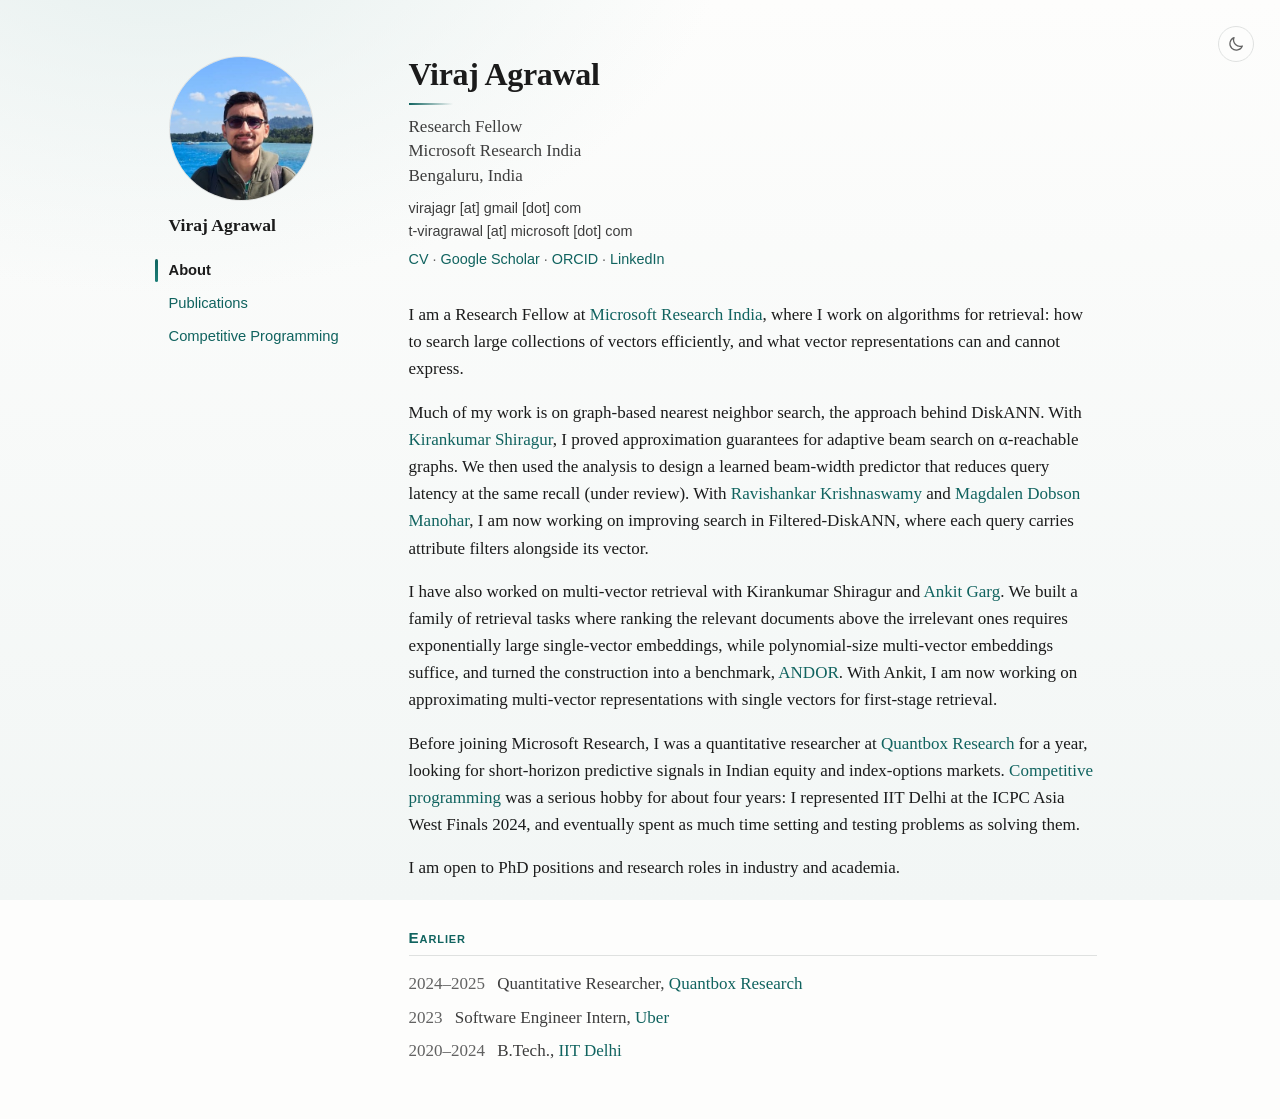
==== commit 4b7757cc: "Add files via upload" ====
--- a/index.html
+++ b/index.html
@@ -67,6 +67,7 @@
     t-viragrawal [at] microsoft [dot] com
   </p>
   <p class="profiles">
+    <a href="assets/Viraj-Agrawal-CV.pdf" target="_blank" rel="noopener noreferrer">CV</a> &middot;
     <a href="https://scholar.google.com/citations?user=x7lm-7UAAAAJ&amp;hl=en" target="_blank" rel="noopener noreferrer">Google Scholar</a> &middot;
     <a href="https://orcid.org/0009-0002-1437-0427" target="_blank" rel="noopener noreferrer">ORCID</a> &middot;
     <a href="https://www.linkedin.com/in/virajagr/" target="_blank" rel="noopener noreferrer">LinkedIn</a>
@@ -98,6 +99,8 @@
     ones requires exponentially large single-vector embeddings, while polynomial-size multi-vector
     embeddings suffice, and turned the construction into a benchmark,
     <a href="https://arxiv.org/abs/2608.21494" target="_blank" rel="noopener noreferrer">ANDOR</a>.
+    With Ankit, I am now working on approximating multi-vector representations with single
+    vectors for first-stage retrieval.
   </p>
 
   <p>
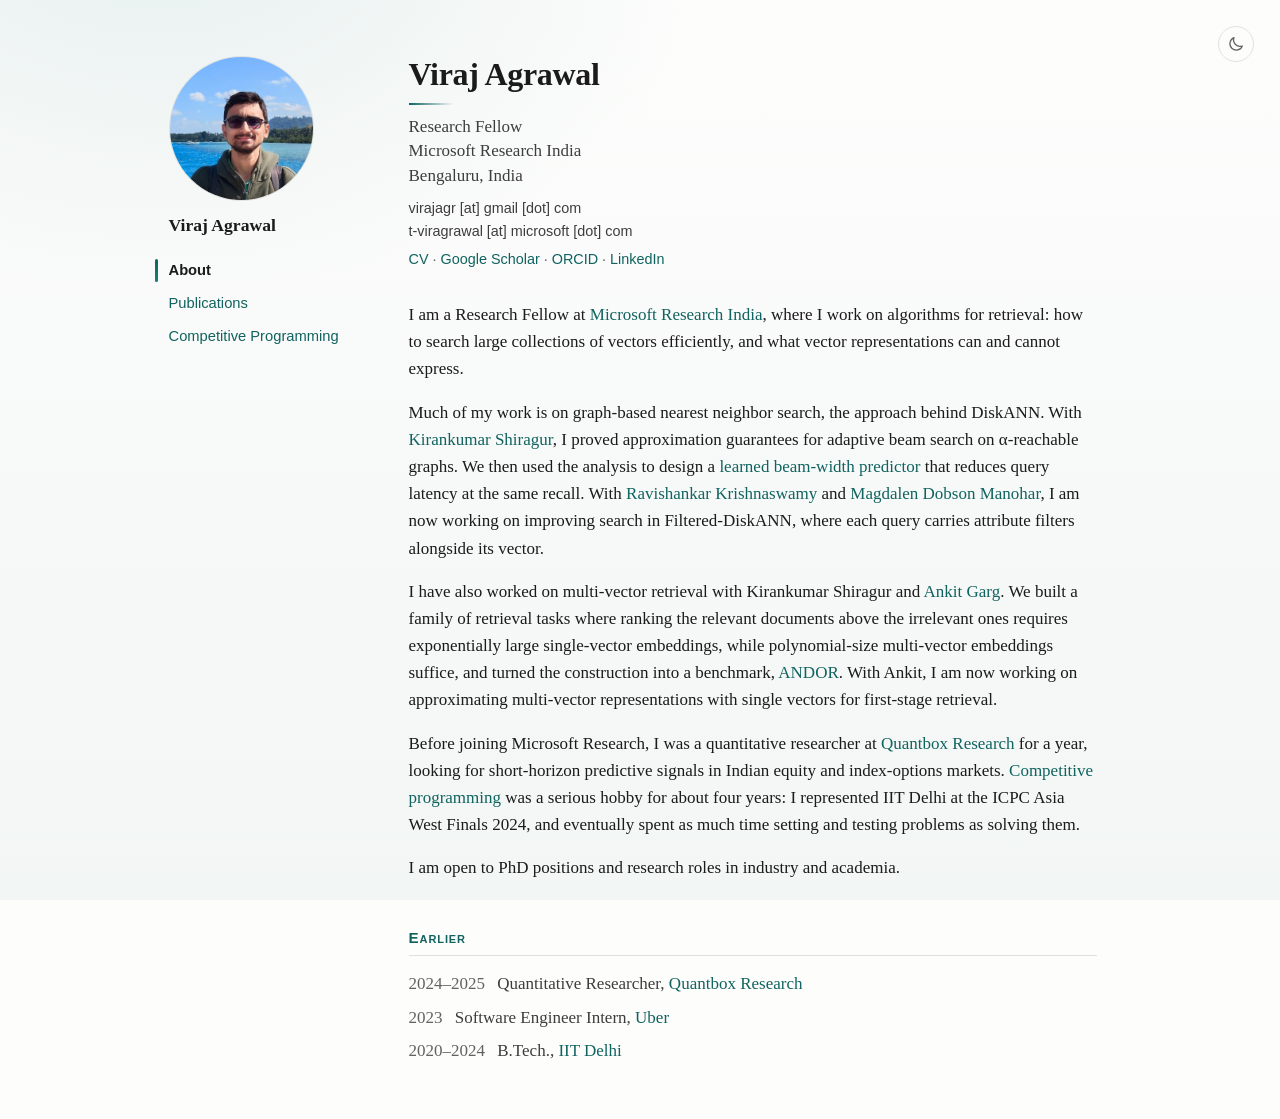
==== commit f4b7cf1b: "Add files via upload" ====
--- a/index.html
+++ b/index.html
@@ -84,8 +84,9 @@
     Much of my work is on graph-based nearest neighbor search, the approach behind DiskANN. With
     <a href="https://sites.google.com/view/kiran-shiragur" target="_blank" rel="noopener noreferrer">Kirankumar Shiragur</a>,
     I proved approximation guarantees for adaptive beam search on &alpha;-reachable graphs. We then
-    used the analysis to design a learned beam-width predictor that reduces query latency at the
-    same recall (under review). With
+    used the analysis to design a
+    <a href="https://arxiv.org/abs/2611.26609" target="_blank" rel="noopener noreferrer">learned beam-width predictor</a>
+    that reduces query latency at the same recall. With
     <a href="https://rakri.github.io/" target="_blank" rel="noopener noreferrer">Ravishankar Krishnaswamy</a>
     and <a href="https://magdalendobson.github.io/" target="_blank" rel="noopener noreferrer">Magdalen Dobson Manohar</a>,
     I am now working on improving search in Filtered-DiskANN, where each query carries attribute
--- a/assets/styles.css
+++ b/assets/styles.css
@@ -451,6 +451,9 @@
   .contests > summary { padding: .4rem 0; }
   .contests__list a { padding: .3rem 0; }
   .pub-abstract > summary { padding: .3rem 0; }
+  /* Inline-block links are line-break opportunities, which can strand a bracket
+     at the end of a line; keep "[pdf] [bibtex]" together instead. */
+  .pub-links { white-space: nowrap; }
   .pub-links a { display: inline-block; padding: .25rem .15rem; }
   /* The vertical marker would hang into the page padding once links flow inline.
      The bolder weight is dropped too: it widens the row enough to wrap the nav
